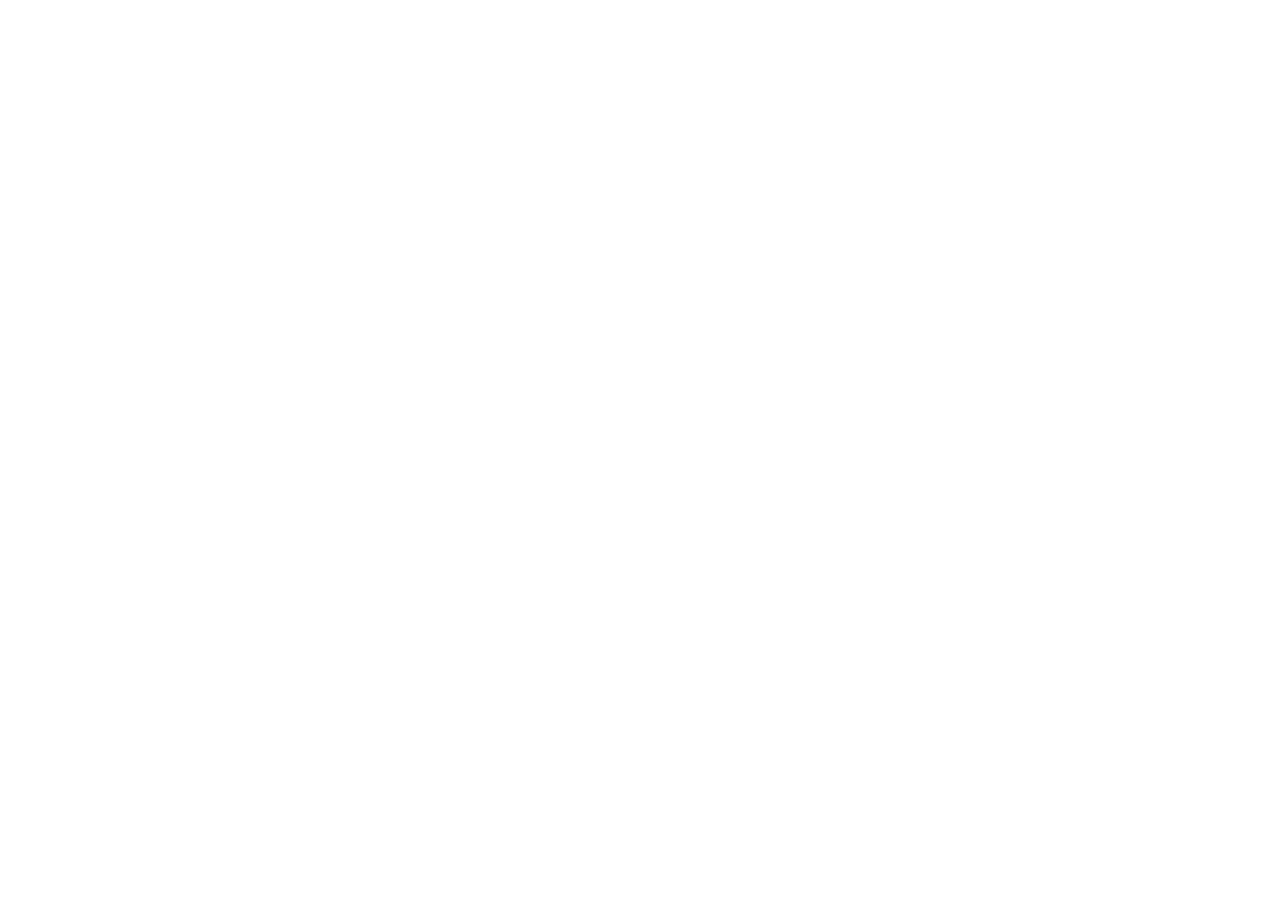
==== 01-carousel.html @ 9ac2c1df "init" ====
<!DOCTYPE html>
<html lang="en">
<head>
    <meta charset="UTF-8">
    <meta name="viewport" content="width=device-width, initial-scale=1.0">
    <link rel="preconnect" href="https://fonts.googleapis.com">
    <link rel="preconnect" href="https://fonts.gstatic.com" crossorigin>
    <link href="https://fonts.googleapis.com/css2?family=Inter:wght@400;500;700&display=swap" rel="stylesheet">
    <link rel="stylesheet" href="style-carousel.css" />
    <title>Carousel Component</title>
</head>
<body>
  <div class="carousel">

  </div>
</body>
</html>
---- style-carousel.css ----
/*
SPACING SYSTEM (px)
2 / 4 / 8 / 12 / 16 / 24 / 32 / 48 / 64 / 80 / 96 / 128

FONT SIZE SYSTEM (px)
10 / 12 / 14 / 16 / 18 / 20 / 24 / 30 / 36 / 44 / 52 / 62 / 74 / 86 / 98
*/

/*
 MAIN_COLOR: #087f5b
 TEXT_COLOR: #343a40

*/

* {
    margin: 0;
    padding: 0;
    box-sizing: border-box;
  }

  body {
    font-family: 'Inter', sans-serif;
    color: #343a40;
    line-height: 1;
  }

  .accordion {
    width: 700px;
    margin: 100px auto;
  }

.accordion{
    display: flex;
    flex-direction: column;
    gap: 24px;
}

.item {
    box-shadow: 0 0 32px rgba(0, 0, 0, 0.1);
    padding: 24px;

    display: grid;
    grid-template-columns: auto 1fr auto;
    column-gap: 24px;
    row-gap: 32px;
    align-items: center;
}

.number, .text {
    font-size: 24px;
    font-weight: 500;
    /* color: #087f5b; */
}

.number {
    color:  #ced4da;
}

.icon {
    height: 24px;
    width: 24px;
    stroke: #087f5b;
}

.hidden-box {
    grid-column: 2;
    display: none;
}
    
.hidden-title{
 line-height: 1.6;
 margin-bottom: 24px;
}
.hidden-ul{
 color: #868e96;
 margin-left: 18px;
 display: flex;
 flex-direction: column;
 gap: 12px
}

.open {
    border-top: 4px solid #087f5b;
}
.open .hidden-box {
    display: block;
}

.open .number, .open .text {
    color: #087f5b;
}
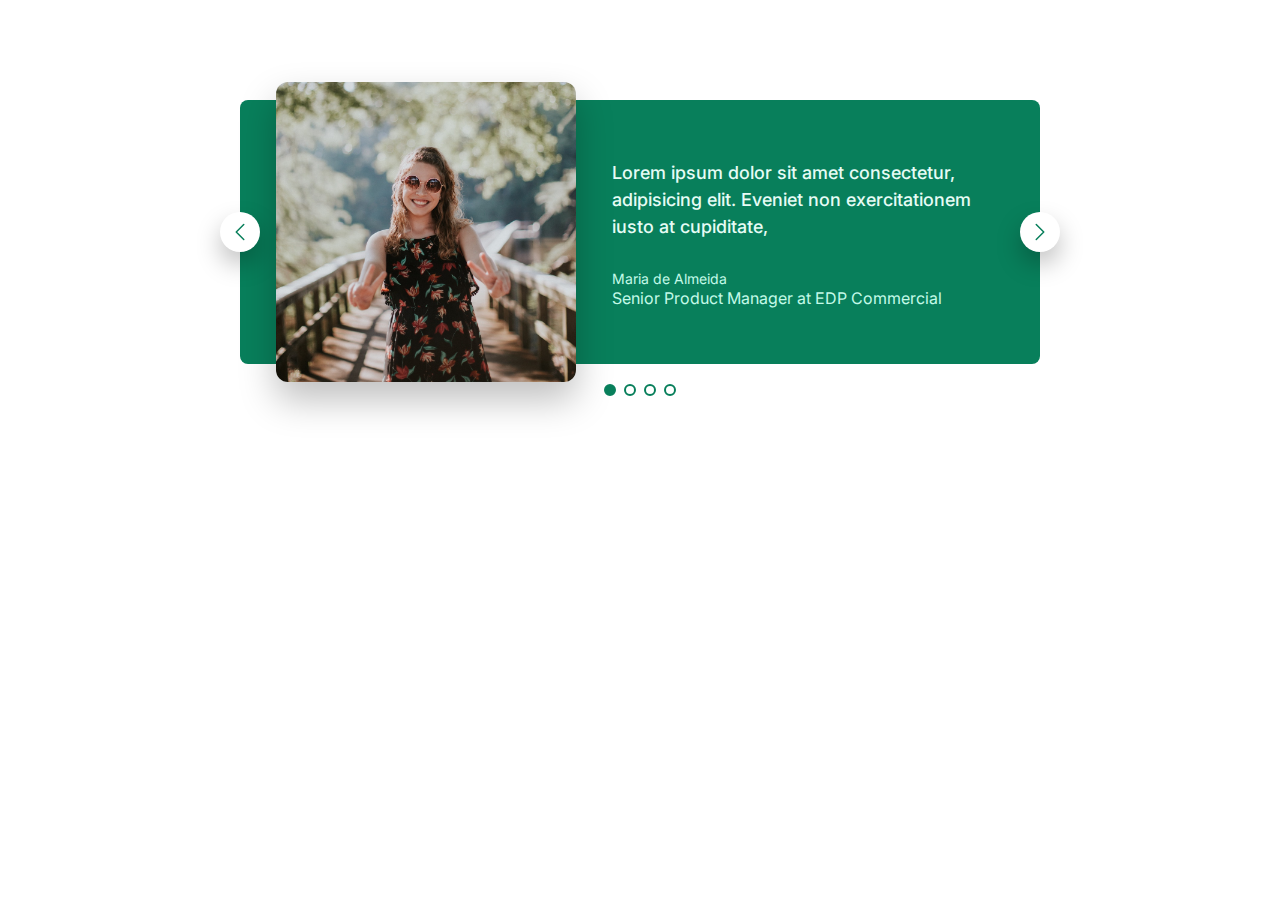
==== commit 9f5c1a0d: "carousel done" ====
--- a/01-carousel.html
+++ b/01-carousel.html
@@ -11,7 +11,36 @@
 </head>
 <body>
   <div class="carousel">
-
+    <img src="maria.jpg" alt="Maria de Almeida">
+    <blockquote class="testimonial">
+      <p class="testimonial-text">
+        Lorem ipsum dolor sit amet consectetur,
+        adipisicing elit.
+        Eveniet non exercitationem iusto at cupiditate,
+      </p>
+      <p class="testimonial-author">
+        Maria de Almeida
+      </p>
+      <p class="testimonial-job">
+        Senior Product Manager at EDP Commercial
+      </p>
+    </blockquote>
+    <button class="btn btn-left">
+      <svg xmlns="http://www.w3.org/2000/svg" fill="none" viewBox="0 0 24 24" stroke-width="1.5" stroke="currentColor" class="btn-icon">
+        <path stroke-linecap="round" stroke-linejoin="round" d="M15.75 19.5L8.25 12l7.5-7.5" />
+      </svg>      
+    </button>
+    <button class="btn btn-right">
+      <svg xmlns="http://www.w3.org/2000/svg" fill="none" viewBox="0 0 24 24" stroke-width="1.5" stroke="currentColor" class="btn-icon">
+        <path stroke-linecap="round" stroke-linejoin="round" d="M8.25 4.5l7.5 7.5-7.5 7.5" />
+      </svg>          
+    </button>
+    <div class="dots">
+      <button class="dot dot-fill">&nbsp;</button>
+      <button class="dot">&nbsp;</button>
+      <button class="dot">&nbsp;</button>
+      <button class="dot">&nbsp;</button>
+    </div>
   </div>
 </body>
 </html>--- a/style-carousel.css
+++ b/style-carousel.css
@@ -24,68 +24,115 @@
     line-height: 1;
   }
 
-  .accordion {
-    width: 700px;
+ img {
+    height: 200px;
+    border-radius: 8px;
+
+    transform: scale(1.5);
+    box-shadow: 0 12px 24px rgba(0, 0, 0, 0.25);
+ }
+ .carousel {
+    width: 800px;
     margin: 100px auto;
-  }
+    border-radius: 8px;
+    /* padding: 32px;
+    padding-left: 86px;
+    padding-right: 48px;
+     */
 
-.accordion{
+    padding: 32px 48px 32px 86px;
+    background-color: #087f5b;
+
     display: flex;
-    flex-direction: column;
-    gap: 24px;
+    align-items: center;
+    gap: 86px;
+
+    position: relative;
+ }
+
+.testimonial{}
+
+.testimonial-text{
+    font-size: 18px;
+    font-weight: 500;
+    line-height: 1.5;
+    margin-bottom: 32px;
+    color: #e6fcf5;
 }
 
-.item {
-    box-shadow: 0 0 32px rgba(0, 0, 0, 0.1);
-    padding: 24px;
-
-    display: grid;
-    grid-template-columns: auto 1fr auto;
-    column-gap: 24px;
-    row-gap: 32px;
-    align-items: center;
+.testimonial-author{
+   font-size: 14px; 
+   margin-bottom: 4px;
+   color: #c3fae8;
 }
 
-.number, .text {
-    font-size: 24px;
-    font-weight: 500;
-    /* color: #087f5b; */
+.testimonial-job{
+    font-size: 12;
+    color: #c3fae8;
 }
 
-.number {
-    color:  #ced4da;
+.btn{
+    background-color: #fff;
+    border: none;
+    height: 40px;
+    width: 40px;
+    border-radius: 50%;
+
+    /* centered the icon inside the button */
+    display: flex;
+    justify-content: center;
+    align-items: center;
+
+    /* change the positioning of the button */
+    position: absolute;
+
+    /* positioning the button to the center */
+    top: 50%;    
+
+    box-shadow: 0 12px 24px rgba(0, 0 , 0, 0.25);
+
+    cursor: pointer;
 }
 
-.icon {
+.btn-left {
+    /* In relation with the parent element */
+    left: 0;
+
+    /* In relation with the element itself */
+    transform: translate(-50%, -50%);
+}
+
+.btn-right {
+    right: 0;
+    transform: translate(50%, -50%);
+
+}
+
+
+.btn-icon{
     height: 24px;
     width: 24px;
     stroke: #087f5b;
 }
 
-.hidden-box {
-    grid-column: 2;
-    display: none;
-}
-    
-.hidden-title{
- line-height: 1.6;
- margin-bottom: 24px;
-}
-.hidden-ul{
- color: #868e96;
- margin-left: 18px;
- display: flex;
- flex-direction: column;
- gap: 12px
+.dots {
+    position: absolute;
+    left: 50%;
+    bottom: 0;
+    transform: translate(-50%, 32px);
+    display: flex;
+    gap: 8px
 }
 
-.open {
-    border-top: 4px solid #087f5b;
-}
-.open .hidden-box {
-    display: block;
+.dot {
+    height: 12px;
+    width: 12px;
+    background-color: #fff;
+    border: 2px solid #087f5b;
+    border-radius: 50%;
+    cursor: pointer;
 }
 
-.open .number, .open .text {
-    color: #087f5b;
+.dot-fill{
+    background-color: #087f5b;
 }